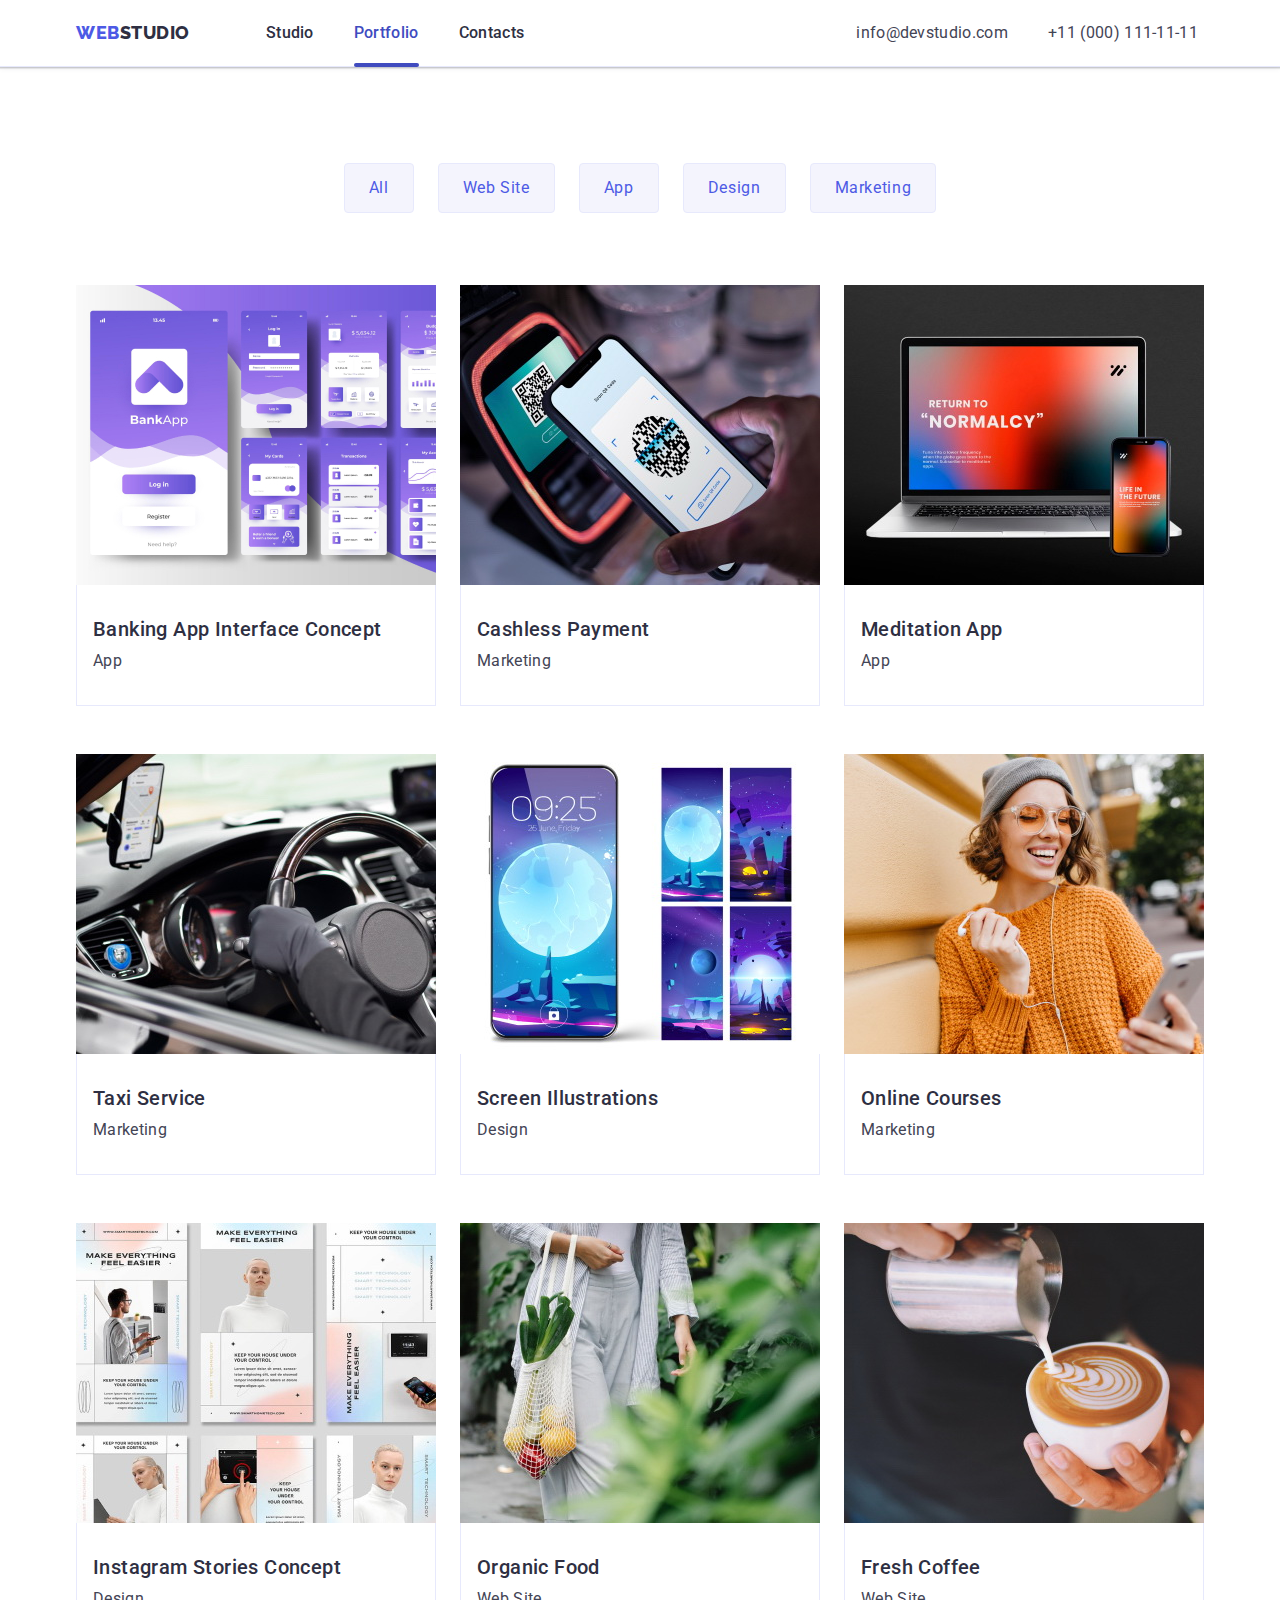
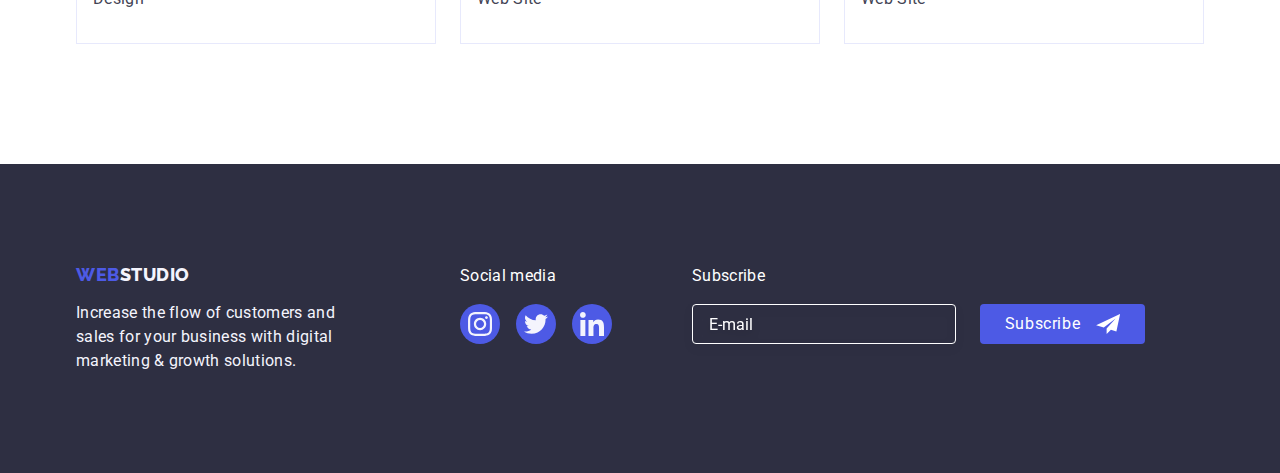
==== portfolio.html @ 84afd55c "]pl]" ====
<!DOCTYPE html>
<html lang="en">
  <head>
    <meta charset="UTF-8" />
    <meta http-equiv="X-UA-Compatible" content="IE=edge" />
    <meta name="viewport" content="width=device-width, initial-scale=1.0" />

    <link rel="preconnect" href="https://fonts.googleapis.com" />
    <link rel="preconnect" href="https://fonts.gstatic.com" crossorigin />
    <link
      href="https://fonts.googleapis.com/css2?family=Raleway:wght@800&family=Roboto:wght@400;500;700;900&display=swap"
      rel="stylesheet"
    />
    <title>webstudio</title>
    <link
      rel="stylesheet"
      href="https://cdn.jsdelivr.net/npm/modern-normalize@1.1.0/modern-normalize.min.css"
    />
    <link rel="stylesheet" href="./css/styles.css" />
  </head>
  <body>
    <!--Heaader section-->
    <header class="header">
      <div class="container menu-nav">
        <nav class="main-nav">
          <a class="logo link" href="./index.html"
            >Web<span class="logo-studio-header">Studio</span></a
          >
          <ul class="list menu-list">
            <li class="menu-item">
              <a class="link-text link" href="./index.html">Studio</a>
            </li>
            <li class="menu-item">
              <a class="link-text link active" href="./portfolio.html">Portfolio</a>
            </li>
            <li class="menu-item">
              <a class="link-text link" href="">Contacts</a>
            </li>
          </ul>
        </nav>
        <address class="contacts">
          <ul class="list contacts-list">
            <li class="menu-item">
              <a class="address-link link" href="mailto:info@devstudio.com"
                >info@devstudio.com</a
              >
            </li>
            <li class="menu-item">
              <a class="address-link link" href="tel:+110001111111"
                >+11 (000) 111-11-11</a
              >
            </li>
          </ul>
        </address>
      </div>
    </header>
    <main>
      <!--MenuActive-->
      <section class="section-filter">
        <div class="container">
          <h1 hidden>Filter</h1>
          <ul class="list list-btn">
            <li class="item-btn">
              <button class="filter-buttons btn-cursor" type="button">
                All
              </button>
            </li>
            <li class="item-btn">
              <button class="filter-buttons btn-cursor" type="button">
                Web Site
              </button>
            </li>
            <li class="item-btn">
              <button class="filter-buttons btn-cursor" type="button">
                App
              </button>
            </li>
            <li class="item-btn">
              <button class="filter-buttons btn-cursor" type="button">
                Design
              </button>
            </li>
            <li class="item-btn">
              <button class="filter-buttons btn-cursor" type="button">
                Marketing
              </button>
            </li>
          </ul>

          <!--Rov1-->
          <ul class="list list-filter">
            <li class="item-filter">
              <a href="" class="link portfolio-link">
                <div class="div-animations">
                <img
                  src="./images/img4.jpg"
                  alt="Banking App Interface Concept"
                  width="360"
                  height="300"/>
                <div class="card-animations">
                  <p>
                    Stylish and User-Friendly App Design Concepts · Task
                    Manager App · Calorie Tracker App · Exotic Fruit Ecommerce
                    App · Cloud Storage App
                  </p>
                </div>
              </div>
                <div class="border">
                  <h2 class="project-title">Banking App Interface Concept</h2>
                  <p class="project-type">App</p>
                </div>
              </a>
            </li>
            <li class="item-filter">
              <a href="" class="link portfolio-link" >
                <div class="div-animations">
                <img
                  src="./images/img5.jpg"
                  alt="Cashless Payment"
                  width="360"
                  height="300"/>
                <div class="card-animations">
                  <p>
                    Stylish and User-Friendly App Design Concepts · Task
                    Manager App · Calorie Tracker App · Exotic Fruit Ecommerce
                    App · Cloud Storage App
                  </p>
                </div>
              </div>
                <div class="border">
                  <h2 class="project-title">Cashless Payment</h2>
                  <p class="project-type">Marketing</p>
                </div>
              </a>
            </li>

            <li class="item-filter">
              <a href="" class="link portfolio-link" >
                <div class="div-animations">
                <img src="./images/img6.jpg"
                alt="Meditation App" 
                width="360"
                 height="300"/>
                <div class="card-animations">
                  <p>
                    Stylish and User-Friendly App Design Concepts · Task
                    Manager App · Calorie Tracker App · Exotic Fruit Ecommerce
                    App · Cloud Storage App
                  </p>
                </div>
              </div>
              <div class="border">
                  <h2 class="project-title">Meditation App</h2>
                  <p class="project-type">App</p>
                </div>
              </a>
            </li>

            <li class="item-filter">
              <a href="" class="link portfolio-link" >
                <div class="div-animations">
                <img src="./images/img7.jpg" alt="Taxi Service" 
                width="360"
                 height="300"/>
                <div class="card-animations">
                  <p>
                    Stylish and User-Friendly App Design Concepts · Task
                    Manager App · Calorie Tracker App · Exotic Fruit Ecommerce
                    App · Cloud Storage App
                  </p>
                </div>
              </div>
                <div class="border">
                  <h2 class="project-title">Taxi Service</h2>
                  <p class="project-type">Marketing</p>
                </div>
              </a>
            </li>

            <li class="item-filter">
              <a href="" class="link portfolio-link" >
                <div class="div-animations">
                <img
                  src="./images/img8.jpg"
                  alt="Screen Illustrations"
                  width="360"
                  height="300"/>
                <div class="card-animations">
                  <p>
                    Stylish and User-Friendly App Design Concepts · Task
                    Manager App · Calorie Tracker App · Exotic Fruit Ecommerce
                    App · Cloud Storage App
                  </p>
                </div>
              </div>
                <div class="border">
                  <h2 class="project-title">Screen Illustrations</h2>
                  <p class="project-type">Design</p>
                </div>
              </a>
            </li>

            <li class="item-filter">
              <a href="" class="link portfolio-link" >
                <div class="div-animations">
                <img src="./images/img9.jpg" alt="Online Courses" 
                width="360" 
                 height="300"/>
                <div class="card-animations">
                  <p>
                    Stylish and User-Friendly App Design Concepts · Task
                    Manager App · Calorie Tracker App · Exotic Fruit Ecommerce
                    App · Cloud Storage App
                  </p>
                </div>
              </div>
                <div class="border">
                  <h2 class="project-title">Online Courses</h2>
                  <p class="project-type">Marketing</p>
                </div>
              </a>
            </li>

            <li class="item-filter">
              <a href="" class="link portfolio-link" >
                <div class="div-animations">
                <img
                  src="./images/img10.jpg"
                  alt="Instagram Stories Concept"
                  width="360"
                  height="300"
                />
                <div class="card-animations">
                  <p>
                    Stylish and User-Friendly App Design Concepts · Task
                    Manager App · Calorie Tracker App · Exotic Fruit Ecommerce
                    App · Cloud Storage App
                  </p>
                </div>
              </div>
                <div class="border">
                  <h2 class="project-title">Instagram Stories Concept</h2>
                  <p class="project-type">Design</p>
                </div>
              </a>
            </li>

            <li class="item-filter">
              <a href="" class="link portfolio-link" >
                <div class="div-animations">
                <img src="./images/img11.jpg" alt="Organic Food" 
                width="360"
                 height="300" />
                <div class="card-animations">
                  <p>
                    Stylish and User-Friendly App Design Concepts · Task
                    Manager App · Calorie Tracker App · Exotic Fruit Ecommerce
                    App · Cloud Storage App
                  </p>
                </div>
              </div>
                <div class="border">
                  <h2 class="project-title">Organic Food</h2>
                  <p class="project-type">Web Site</p>
                </div>
              </a>
            </li>

            <li class="item-filter">
              <a href="" class="link portfolio-link" >
                <div class="div-animations">
                <img src="./images/img12.jpg" alt="Fresh Coffee"
                 width="360"
                   height="300"/>
                <div class="card-animations">
                  <p>
                    Stylish and User-Friendly App Design Concepts · Task
                    Manager App · Calorie Tracker App · Exotic Fruit Ecommerce
                    App · Cloud Storage App
                  </p>
                </div>
              </div>
                <div class="border">
                  <h2 class="project-title">Fresh Coffee</h2>
                  <p class="project-type">Web Site</p>
                </div>
              </a>
            </li>
          </ul>
        </div>
      </section>
    </main>
    <footer class="footer">
      <div class="container footer-flex">
        <div class="flex-container">
          <a class="logo-link link" href="./index.html"
            >Web<span class="logo-studio-footer">Studio</span></a
          >
          <p class="footer-desc">
            Increase the flow of customers and sales for your business with
            digital marketing & growth solutions.
          </p>
        </div>
        <div class="social-container">
          <p class="social-text">Social media</p>
          <ul class="list social-list">
            <li class="social-footer">
              <a href="" class="link link-footer">
                <svg class="footer-icon" width="24" height="24">
                  <use href="./images/icons.svg#icon-instagram"></use>
                </svg>
              </a>
            </li>
            <li class="social-footer">
              <a href="" class="link link-footer">
                <svg class="footer-icon" width="24" height="24">
                  <use href="./images/icons.svg#icon-twitter"></use>
                </svg>
              </a>
            </li>
            <li class="social-footer">
              <a href="" class="link link-footer">
                <svg class="footer-icon" width="24" height="24">
                  <use href="./images/icons.svg#icon-linkedin"></use>
                </svg>
              </a>
            </li>
          </ul>
        </div>
        <div class="footer-subscribe">
          <p class="social-text">Subscribe</p>
          <form class="footer-form">
            
              <input
                class="footer-input"
                type="email"
                name="email"
                placeholder="E-mail"
                aria-label="email"
              />
              <button type="submit">
                Subscribe
                <svg class="icon-send" width="24" height="20">
                  <use href="./images/icons.svg#icon-icon-send"></use>
                </svg>
              </button>
          </form>
        </div>
      </div>
    </footer>
  </body>
</html>
---- css/styles.css ----
:root {
  --primary-font: "Roboto", sans-serif;
  --secondary-font: "Raleway", sans-serif;
  --color-iris: #4d5ae5;
  --navi-blue: #2e2f42;
  --slate: #434455;
  --solid: #ffffff;
  --ocean: #404bbf;
  --green: #31d0aa;
  --light-slate: #8e8f99;
  --cornflower: #e7e9fc;
  --cloud: #f4f4fd;
  --dairy: #fcfcfc;
}
/* ---------- Body ------ */
body {
  font-family: "Roboto", sans-serif;
  color: #434455;
  background-color: #ffffff;
}

h1,
h2,
h3,
h4,
p,
ul {
  margin-top: 0;
  margin-bottom: 0;
  padding: 0;
}

.list {
  list-style: none;
}

.link {
  text-decoration: none;
}
.header {
  border-bottom: 1px solid #e7e9fc;
}

.container {
  padding: 0 15px;
  width: 1158px;
  margin-left: auto;
  margin-right: auto;
}

/*======Heaadersection======*/
.header {
  border-bottom: 1px solid #e7e9fc;
  box-shadow: 0px 2px 1px rgba(46, 47, 66, 0.08),
    0px 1px 1px rgba(46, 47, 66, 0.16), 0px 1px 6px rgba(46, 47, 66, 0.08);
}
.menu-nav {
  display: flex;
  align-items: center;
}
.main-nav {
  display: flex;
  align-items: center;
}
.menu-list {
  display: flex;
  gap: 40px;
}
.logo {
  font-family: "Raleway", sans-serif;
  font-weight: 800;
  font-size: 18px;
  line-height: 1.17;
  letter-spacing: 0.03em;
  text-transform: uppercase;
  color: #4d5ae5;
  margin-right: 76px;
}
.logo-studio-header {
  color: #2e2f42;
}
.logo-studio-footer {
  color: #f4f4fd;
}

.logo {
  display: flex;
  align-items: center;
}

.address {
  color: #434455;
}
.link-text:hover,
.link-text:focus,
.address:hover,
.address:focus {
  color: #404bbf;
}

.link {
  text-decoration: none;
}

.link-text {
  position: relative;
  padding: 21px 0;
  font-weight: 500;
  font-size: 16px;
  line-height: 1.5;
  letter-spacing: 0.02em;
  color: #2e2f42;
  display: block;
  transition: color 250ms cubic-bezier(0.4, 0, 0.2, 1);
}
.link-text:hover,
.link-text:focus {
  color: #404bbf;
}
.link-text::after {
  position: absolute;
  left: 0;
  bottom: 0;
  content: "";
  width: 100%;
  height: 4px;
  background-color: #404bbf;
  border-radius: 2px;
  bottom: -1px; 
  transform: scaleX(0);
  transition: transform 250ms cubic-bezier(0.4, 0, 0.2, 1);
}
.link-text:hover::after,
.link-text:focus::after {
  transform: scaleX(1);
}
/* active */
.link-text.active::after {
  transform: scaleX(1);
}
.active {
  color: #404bbf;
}

.contacts {
  margin-left: auto;
  font-style: normal;
}

.contacts {
  font-size: 16px;
  line-height: 1.5;
  letter-spacing: 0.02em;
  color: inherit;
  margin-left: 332px;
}
.contacts-list {
  display: flex;
  gap: 40px;
  
}
.address-link {
  font-style: normal;
  font-weight: 400;
  font-size: 16px;
  line-height: 1.5;
  letter-spacing: 0.02em;
  color: #434455;
  transition: color 250ms cubic-bezier(0.4, 0, 0.2, 1);
}
.address-link:hover,
.address-link:focus {
  color: #404bbf;
}

/*======Zagolovok1======*/

.section-hero-properties {
  padding: 188px 0;
  text-align: center;
  margin-left: auto;
  margin-right: auto;
  max-width: 1440px;
  height: 600px;
  background-image: linear-gradient(
      rgba(46, 47, 66, 0.7),
      rgba(46, 47, 66, 0.7)
    ),
    url(../images/people-office1.jpg);
  background-size: cover;
  background-repeat: no-repeat;
  background-position: center;
  background-color: #2e2f42;
}

.section-hero-title {
  font-weight: 700;
  font-size: 56px;
  line-height: 1.07;
  text-align: center;
  letter-spacing: 0.02em;
  color: #ffffff;
  width: 496px;
  margin-left: auto;
  margin-right: auto;
  margin-bottom: 48px;

}

/*btn-hero.*/
.btn-hero {
  padding: 16px 32px;
  border: none;
  border-radius: 4px;

  font-family: "Roboto", sans-serif;
   font-size: 16px;
  line-height: 1.5;
  letter-spacing: 0.04em;
  cursor: pointer;
  color: #ffffff;
  background: #4d5ae5;
  transition: background-color 250ms cubic-bezier(0.4, 0, 0.2, 1);
}

.btn-hero:hover,
.btn-hero:focus {
  background-color: #404bbf;
}


  /* backdrop. */
  .backdrop {
    position: fixed;
    top: 0;
    left: 0;
    width: 100%;
    height: 100%;
    background-color: rgba(46, 47, 66, 0.4);
    opacity: 1;
    transition: opacity 250ms cubic-bezier(0.4, 0, 0.2, 1),
      visibility 250ms cubic-bezier(0.4, 0, 0.2, 1);
  }
  .backdrop.is-hidden {
    visibility: hidden;
    pointer-events: none;
    opacity: 0;
  }
  .modal {
    position: absolute;
    top: 50%;
    left: 50%;
    transform: translate(-50%, -50%);
    padding: 24px;
    min-height: 576px;
    min-width: 408px;
    background-color: #fcfcfc;
    box-shadow: 0px 1px 1px rgba(0, 0, 0, 0.14), 0px 1px 3px rgba(0, 0, 0, 0.12),
      0px 2px 1px rgba(0, 0, 0, 0.2);
    border-radius: 4px;
  }
  .modal > button {
    display: flex;
    justify-content: center;
    align-items: center;
    margin-left: auto;
    width: 24px;
    height: 24px;
    margin-bottom: 24px;
  
    cursor: pointer;
    color: #2e2f42;
    background-color: #e7e9fc;
    border: 1px solid rgba(0, 0, 0, 0.1);
    border-radius: 50%;
    transition: background-color 250ms cubic-bezier(0.4, 0, 0.2, 1), border 250ms cubic-bezier(0.4, 0, 0.2, 1);
  }
  .modal > button:hover,
  .modal > button:focus {
    color: #ffffff;
    background-color: #404bbf;
    fill: #ffffff;
  }
  
  
  .modal-close-svg{
    transition: fill 250ms cubic-bezier(0.4, 0, 0.2, 1); 
  }
  
  .title-contacts{
    font-size: 16px;
    line-height: 24px;
    text-align: center;
   letter-spacing: 0.02em;
   color: #2E2F42;
   margin-bottom: 8px;
   }
   .label-js{
       position: relative;
       display: flex;
       flex-wrap: wrap;
       margin-bottom: 4px;
       font-size: 12px;
       line-height: 1.7;
       letter-spacing: 0.04em;
       color: #8E8F99;
      
   }
   .retreat{
       margin-bottom: 4px;
   }
   .label-js:focus-within{
       fill: #404bbf;
     }
   .label-textarea{
       margin-bottom: 16px;
   }
   .span-js{
       width: 100%;
       position: relative;
   }
   .svg-connections{
       position: absolute;
       top: 50%;;
       left: 19px;
       align-items: center;
       justify-content: center;
       transform: translateY(-50%);

   }
   .input-modal{
       padding: 11px;
       padding-left: 38px;
       width: 100%;
       height: 40px;
       outline: none;
       border: 1px solid rgba(46, 47, 66, 0.4);
       border-radius: 4px;
   }
   .input-modal:focus,
   .textarea:focus{
       border: 1px solid #4D5AE5;
   }
   .textarea{
       padding-top: 8px;
       padding-left: 16px;
       width: 100%;
       min-height:120px ;
       resize: none;
       outline: none;
       border: 1px solid rgba(46, 47, 66, 0.4);
       border-radius: 4px;
     }
     .textarea::placeholder{
      font-weight: 400;
      font-size: 12px;
      line-height: 1.7;
      letter-spacing: 0.04em;
      color: rgba(46, 47, 66, 0.4);
     }
   /* Checkbox */
.label-checkbox{
  position: relative;
  display: flex;
  margin-bottom: 24px;
  font-size: 12px;
  line-height: 1.7;
  letter-spacing: 0.04em;
  color: #8E8F99;
  

}
.input-checkbox{
  position: absolute;
  width: 1px;
  height: 1px;
  margin: -1px;
  border: 0;
  padding: 0;
  clip: rect(0 0 0 0);
  overflow: hidden;
}
.span-checkbox{
  width: 16px;
  height: 16px;
  margin-right: 8px;
  border: 1px solid rgba(46, 47, 66, 0.4);
  border-radius: 2px;
  
  
}
.span-checkbox a{
  color: #4D5AE5;
}
.input-checkbox:checked ~ .span-checkbox{
  background-size: contain;
   border: none;
  background-image: url(../images/checkbox.svg);
  background-color:#404BBF ;
  border: 1px solid #404BBF;
 
}
.checkbox:focus ~ .span-checkbox{
   outline: 1px solid rgba(46, 47, 66, 0.4);
   border-radius: 2px;     
}
.input-checkbox:checked {
  background-color: var(--iris);
  border-color: var(--iris);
}

   
.span-policy{
   font-family: 'Roboto';
    font-style: normal;
   font-size: 12px;
   line-height: 16px;
  color: #4D5AE5;
  letter-spacing: 0.04em;
  text-decoration-line: underline;
}
   /* BTN SUBMIT */
   .btn-submit{
       width: 169px;
       height: 56px;
       padding: 16px 32px;
       background: #4D5AE5;
       cursor: pointer;
       border: none;
       box-shadow: 0px 4px 4px rgba(0, 0, 0, 0.15);
       border-radius: 4px;
       color: #FFFFFF;
       transition: background 250ms cubic-bezier(0.4, 0, 0.2, 1) ;
   }
   .btn-submit:hover,
   .btn-submit:focus{
     background: #404BBF;
   }
   
/*======Section2======*/
.feature-list {
  width: calc((100% - 72px) / 4);
}

.title {
  padding: 120px 0 120px;
}
.list-strategy {
  display: flex;
  gap: 24px;
}

.feature-list-title {
  font-size: 20px;
  line-height: 1.2;
  letter-spacing: 0.02em;
  color: #2e2f42;
  margin-bottom: 8px;
}

.feature-list-desc {
  font-size: 16px;
  line-height: 1.5;
  letter-spacing: 0.02em;
}

/*======Section3======*/
.section {
  padding: 120px 0 120px;
}
.section-doing{
  padding-top: 0;
}

.list-doing {
  gap: 24px;
  display: flex;
  
}
.item-doing {
  width: calc((100% - 48px) / 3);
}
.section-title {
   font-size: 36px;
  line-height: 1.11;
  text-align: center;
  letter-spacing: 0.02em;
  text-transform: capitalize;
  color: #2e2f42;
  margin-bottom: 72px;
}

/*======Section4======*/
.team-list {
  gap: 24px;
  display: flex;
  list-style-type: none;
}

.team-section {
  background-color: #f4f4fd;
  padding: 120px 0 120px;
}
.img-team-list {
  background-color: #ffffff;
  box-shadow: 0px 1px 6px rgba(46, 47, 66, 0.08),
    0px 1px 1px rgba(46, 47, 66, 0.16), 0px 2px 1px rgba(46, 47, 66, 0.08);
  border-radius: 0px 0px 4px 4px;
}
.img {
  display: block;
}

.img-team-list {
  width: calc((100% - 72px) / 4);
}

.tim-div {
  padding: 32px 0 32px;
  border-radius: 0px 0px 4px 4px;
}
.team-name {
  font-size: 20px;
  line-height: 1.2;
  text-align: center;
  letter-spacing: 0.02em;
  color: #2e2f42;
  margin-bottom: 8px;
}

.team-profession {
  font-size: 16px;
  line-height: 1.5;
  text-align: center;
  letter-spacing: 0.02em;
  margin-bottom: 8px;
}

/*======Section5======*/
.section-company {
  padding-top: 120px;
  padding-bottom: 120px;
}
.list-company {
  display: flex;
  gap: 24px;
}
.title-section {
  font-size: 36px;
  line-height: 1.1;
  color: #2e2f42;
  margin-bottom: 72px;
  text-align: center;
}
.company-item {
  width: calc((100% - 120px) / 6);
  height: 88px;
}
.link-company {
  display: flex;
  align-items: center;
  justify-content: center;
  color:#8e8f99;
  border: 1px solid #8e8f99;
  border-radius: 4px;
  transition: border-color 250ms cubic-bezier(0.4, 0, 0.2, 1),
  color 250ms cubic-bezier(0.4, 0, 0.2, 1);
  height: 100%;
}
.link-company:hover,
.link-company:focus {
  border-color: #404bbf;
  color: #404bbf;
}
.company-icon {
  fill: currentColor;
}

/*======footer======*/
.footer {
  background-color: #2e2f42;
  padding: 100px 0 100px;
}

.footer-desc {
  font-family: "Roboto", sans-serif;
  font-size: 16px;
  line-height: 1.5;
  letter-spacing: 0.02em;
  color: #f4f4fd;
  width: 264px;
}
.logo-link {
  font-family: "Raleway", sans-serif;
  font-weight: 800;
  font-size: 18px;
  line-height: 1.17;
  letter-spacing: 0.03em;
  color: #4d5ae5;
}

.logo-studio-footer {
  font-family: "Raleway" sans-serif;
  font-size: 18px;
  line-height: 1.17;
  letter-spacing: 0.03em;
  color: #f4f4fd;
}

.logo-link {
  display: inline-block;
  margin-bottom: 16px;
  text-transform: uppercase;
}
.social-container{
  margin-right: 80px;
}
/* footer subcribe */
.footer-subscribe button{
  display: flex;
  justify-content: center;
  align-items: center;
  padding: 8px 24px;
  gap: 16px;
  
  width: 165px;
  font-size: 16px;
  line-height: 1.5;
  letter-spacing: 0.04em;
  cursor: pointer;
  color: #FFFFFF;
  background: #4D5AE5;
  border: none;
border-radius: 4px;
transition: background-color 250ms cubic-bezier(0.4, 0, 0.2, 1);
}
.footer-subscribe button:focus,
.footer-subscribe button:hover{
  background-color: #404bbf;}

  .subcribe-text{
    margin-bottom: 16px;
    font-weight: 500;
    font-size: 16px;
    line-height: 1.5;
    letter-spacing: 0.02em;
    color: #ffffff;
}
  .footer-form{
    position: relative;
    display: flex;
    gap: 24px;
  
  }
.footer-input{
  padding: 8px;
  padding-left: 16px;
  width: 264px;
  height: 40px;
  color:#ffffff;
  background: none;
  border: 1px solid #FFFFFF;
filter: drop-shadow(0px 4px 4px rgba(0, 0, 0, 0.15));
border-radius: 4px;
}
.footer-input:focus{
  border: 1px solid #4D5AE5;
border-radius: 4px;
}
.footer-input::placeholder{
  color: #FFFFFF;
}

.footer-span{
  position: absolute;
  top: 0;
  left: 16px;
 font-size: 12px;
line-height: 2.00;
letter-spacing: 0.04em;
color: #ffffff;
}

  .icon-send{
    fill: #f4f4fd;
}
/*======portfolio======*/
.header {
  border-bottom: 1px solid #e7e9fc;
}
.filter-buttons {
  background-color: #f4f4fd;

  font-family: "Roboto", sans-serif;
  font-size: 16px;
  line-height: 1.5;
  text-align: center;
  letter-spacing: 0.04em;
  color: #4d5ae5;
  cursor: pointer;
  color: #4d5ae5;
  background: #f4f4fd;
  transition:background-color  250ms cubic-bezier(0.4, 0, 0.2, 1),color  250ms cubic-bezier(0.4, 0, 0.2, 1),box-shadow  250ms cubic-bezier(0.4, 0, 0.2, 1);
  
}
.list-btn {
  justify-content: center;
  margin-bottom: 72px;
}

.list-filter {
  display: flex;
  flex-wrap: wrap;
  row-gap: 48px;
  column-gap: 24px;
}
.item-filter {
  width: calc((100% - 2 * 24px) / 3);
}
.border {
  padding-top: 32px;
  padding-bottom: 32px;
  padding-left: 16px;

  border-bottom: 1px solid #e7e9fc;
  border-left: 1px solid #e7e9fc;
  border-right: 1px solid #e7e9fc;
}
.div-animations {
  position: relative;
  overflow: hidden;
}


.card-animations {
  position: absolute;
  top: 0;
  left: 0;
  width: 100%;
  height: 100%;
  padding: 40px 32px 0;
  background-color: #4d5ae5;
  transform: translatey(100%);
  transition: transform 250ms cubic-bezier(0.4, 0, 0.2, 1);
}
.portfolio-link:hover .card-animations {
  transform: translatey(0);
}
.portfolio-link:focus .card-animations{
  transform: translateY(0%);
}
.card-animations > p {
  width: 296px;
  min-height: 96px;
  font-size: 16px;
  line-height: 1.5;
  letter-spacing: 0.02em;
  color: #f4f4fd;
}
.portfolio-link {
  transition: box-shadow 250ms cubic-bezier(0.4, 0, 0.2, 1);
}
.portfolio-link:hover,
.portfolio-link:focus {
  box-shadow: 0px 1px 6px rgba(46, 47, 66, 0.08),
    0px 1px 1px rgba(46, 47, 66, 0.16), 0px 2px 1px rgba(46, 47, 66, 0.08);
}

.filter-buttons:hover,
.filter-buttons:focus {
  background-color: #404bbf;
  color: #ffffff;
  box-shadow: 0px 3px 1px rgba(0, 0, 0, 0.1), 0px 2px 1px rgba(0, 0, 0, 0.08),
    0px 2px 2px rgba(0, 0, 0, 0.12);
}
.portfolio-link:hover,
.portfolio-link:focus {
  box-shadow: 0px 1px 6px rgba(46, 47, 66, 0.08),
    0px 1px 1px rgba(46, 47, 66, 0.16), 0px 2px 1px rgba(46, 47, 66, 0.08);
}

.portfolio-link {
  display: block;
  text-decoration: none;
}

.project-title {
  font-weight: 500;
  font-size: 20px;
  line-height: 1.2;
  letter-spacing: 0.02em;
  color: #2e2f42;
}

.project-type {
  font-size: 16px;
  line-height: 1.5;
  letter-spacing: 0.02em;
  color: #434455;
}
.border {
  padding: 32px 16px;
  border-bottom: 1px solid #e7e9fc;
  border-right: 1px solid #e7e9fc;
  border-left: 1px solid #e7e9fc;
}

.list-filter {
  display: flex;
  flex-wrap: wrap;
  gap: 24px;
  row-gap: 48px;
}

.filter-buttons {
  padding: 12px 24px 12px;
  border: 1px solid #e7e9fc;
  border-radius: 4px;
}
.list-btn {
  display: flex;
  justify-content: center;
  gap: 24px;
  margin-bottom: 72px;
}

.section-filter {
  padding: 96px 0 120px;
}
.project-title {
  margin-bottom: 8px;
}

.item-filter {
  width: calc((100% - 48px) / 3);
  display: block;
}
.item-filter:hover,
.link-icon:focus {
  box-shadow: 0px 1px 6px rgba(46, 47, 66, 0.08),
    0px 1px 1px rgba(46, 47, 66, 0.16), 0px 2px 1px rgba(46, 47, 66, 0.08);
}
img {
  display: block;
}

.menu-item {
  gap: 40px;
}
.buttons {
  padding: 16px 32px;
  border: none;
  border-radius: 4px;

  font-family: "Roboto", sans-serif;
  font-weight: 500;
  font-size: 16px;
  line-height: 1.5;
  letter-spacing: 0.04em;
  cursor: pointer;

  color: #4d5ae5;
  background: #f4f4fd;
  transition: background 250ms cubic-bezier(0.4, 0, 0.2, 1),
    box-shadow 250ms cubic-bezier(0.4, 0, 0.2, 1),
    color 250ms cubic-bezier(0.4, 0, 0.2, 1);
}
.buttons:hover,
.buttons:focus {
  box-shadow: 0px 3px 1px rgba(0, 0, 0, 0.1), 0px 2px 1px rgba(0, 0, 0, 0.08),
    0px 2px 2px rgba(0, 0, 0, 0.12);
  color: #ffffff;
  background: #404bbf;
}

/*======icon======*/
.strategy-div {
  display: flex;
  align-items: center;
  justify-content: center;
  height: 112px;
  margin-bottom: 8px;
  background: #f4f4fd;
  border-radius: 4px;
}
.strategy-icon {
}

.team-icon-list {
  justify-content: center;
  display: flex;
  gap: 24px;
}
.link-icon {
  display: flex;
  align-items: center;
  justify-content: center;
  width: 40px;
  height: 40px;
  background-color: #4d5ae5;
  border-radius: 50%;
  transition: background-color 250ms cubic-bezier(0.4, 0, 0.2, 1);
}
.link-icon:hover,
.link-icon:focus {
  background-color: #404bbf;
}

.team-icon {
  fill: #f4f4fd;
}
.footer-flex {
  display: flex;
  align-items: baseline;
  
}
.flex-container {
  margin-right: 120px;
}

.social-text {
  margin-bottom: 16px;
  font-size: 16px;
  line-height: 1.5;
  letter-spacing: 0.02em;
  color: #ffffff;
}
.social-list {
  display: flex;
  gap: 16px;
}
.social-footer {
}

.link-footer {
  display: flex;
  align-items: center;
  justify-content: center;
  height: 40px;
  width: 40px;
  background-color: #4d5ae5;
  border-radius: 50%;
  transition: background-color 250ms cubic-bezier(0.4, 0, 0.2, 1);
}
.link-footer:hover,
.link-footer:focus {
  background-color: #31d0aa;
}
.footer-icon {
  fill: #f4f4fd;
}
.icon-send {
   fill: currentColor;
}
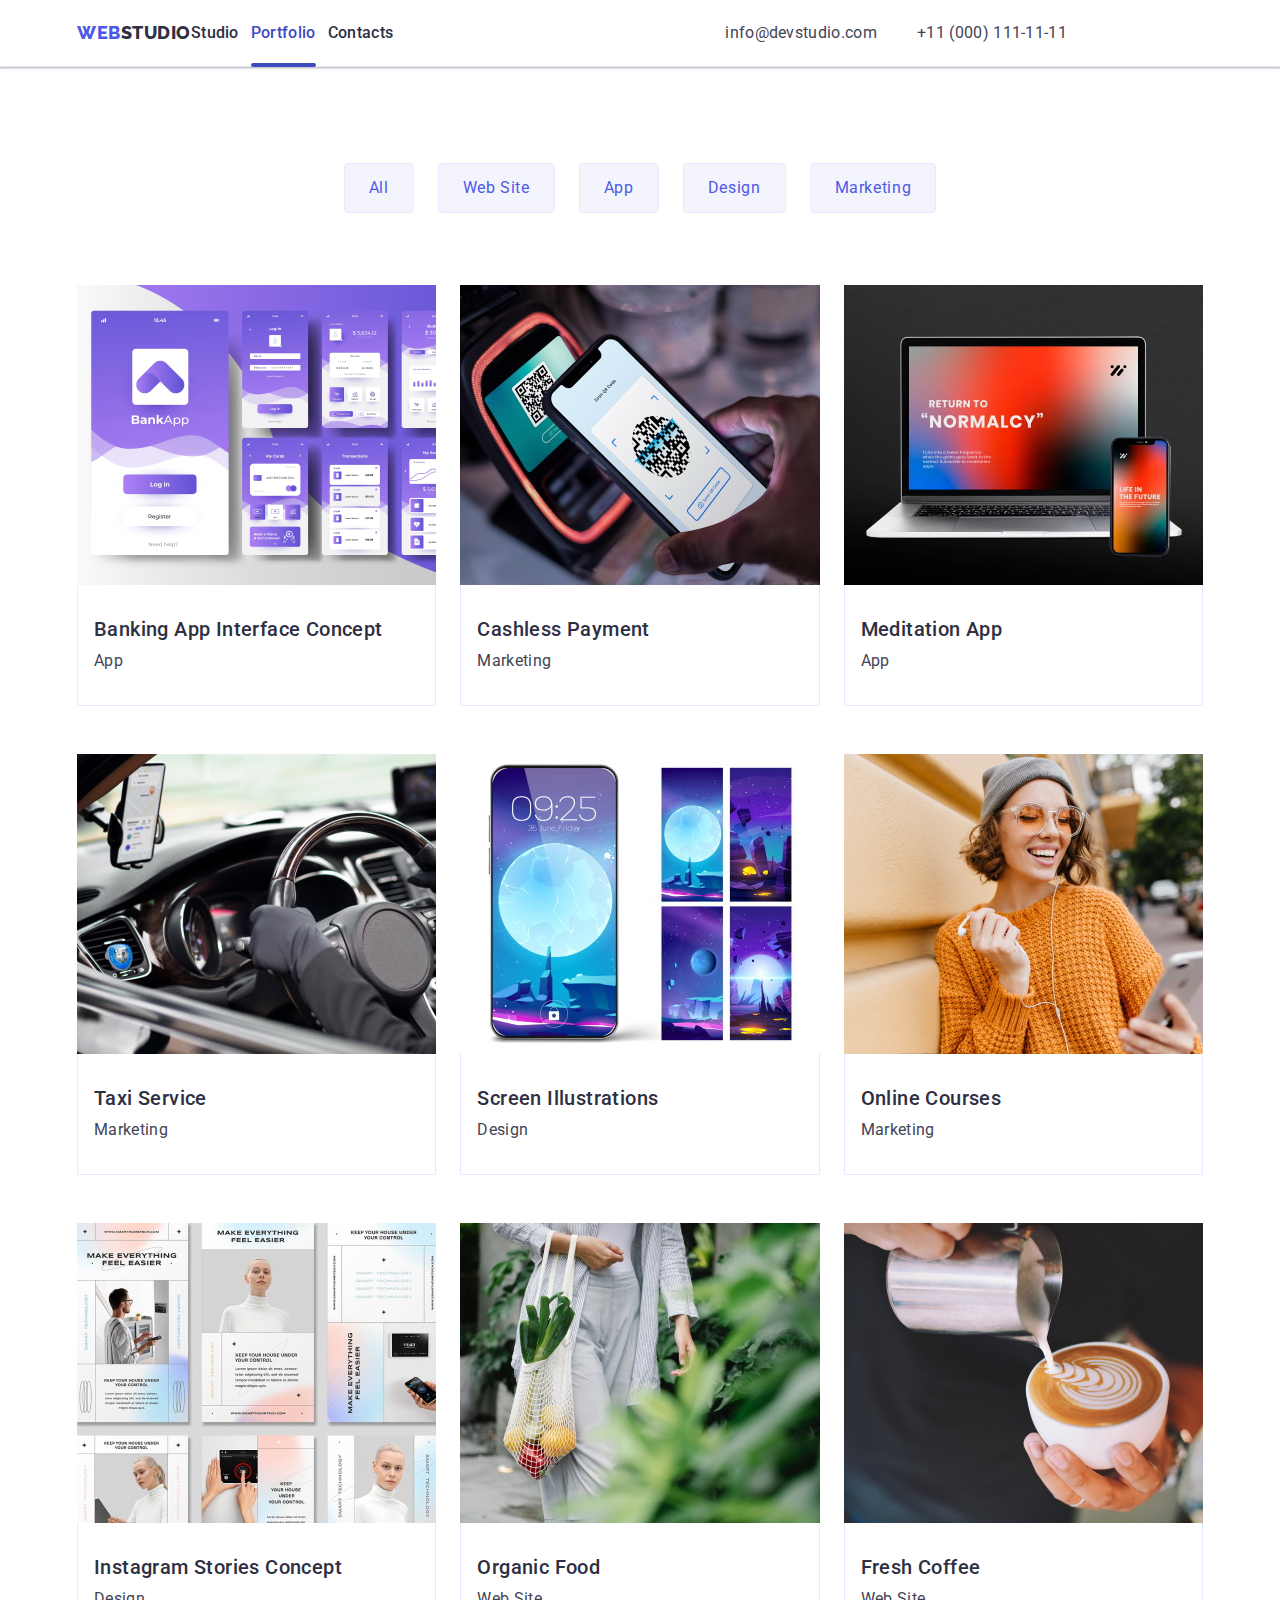
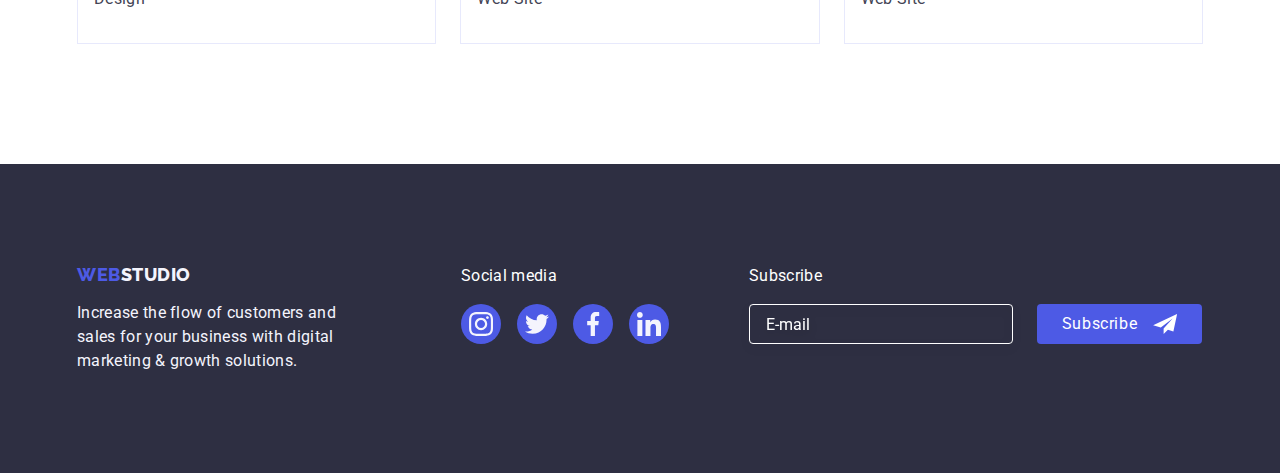
==== commit 9ffcb11c: "дрд" ====
--- a/portfolio.html
+++ b/portfolio.html
@@ -321,6 +321,13 @@
             <li class="social-footer">
               <a href="" class="link link-footer">
                 <svg class="footer-icon" width="24" height="24">
+                  <use href="./images/icons.svg#icon-facebook"></use>
+                </svg>
+              </a>
+            </li>
+            <li class="social-footer">
+              <a href="" class="link link-footer">
+                <svg class="footer-icon" width="24" height="24">
                   <use href="./images/icons.svg#icon-linkedin"></use>
                 </svg>
               </a>
--- a/css/styles.css
+++ b/css/styles.css
@@ -29,12 +29,17 @@
   margin-bottom: 0;
   padding: 0;
 }
-
+img {
+  display: block;
+  
+}
 .list {
   list-style: none;
+  
 }
 
 .link {
+  display: block;
   text-decoration: none;
 }
 .header {
@@ -42,17 +47,46 @@
 }
 
 .container {
-  padding: 0 15px;
-  width: 1158px;
-  margin-left: auto;
-  margin-right: auto;
+  width: 100%;
+  margin: 0 auto;
+  padding: 0 16px;
 }
 
 /*======Heaadersection======*/
 .header {
+  background:var(--white);
   border-bottom: 1px solid #e7e9fc;
   box-shadow: 0px 2px 1px rgba(46, 47, 66, 0.08),
     0px 1px 1px rgba(46, 47, 66, 0.16), 0px 1px 6px rgba(46, 47, 66, 0.08);
+}
+/*======media======*/
+
+@media only screen and ( max-width:427px)  {
+  .container{
+      max-width: 427px;
+  }
+  .modal{
+  width: 320px;
+  
+  }
+  .hero-header{
+      margin-bottom: 72px;
+  }
+}
+@media only screen and ( max-width:1157px)  {
+ .hero-header{
+  max-width: 496px;
+}
+}
+
+@media only screen and ( min-width:428px)  {
+  .modal{
+      min-width: 408px;
+  }
+}
+.menu-burger{
+  
+border: 3px solid #2E2F42;
 }
 .menu-nav {
   display: flex;
@@ -74,7 +108,7 @@
   letter-spacing: 0.03em;
   text-transform: uppercase;
   color: #4d5ae5;
-  margin-right: 76px;
+  
 }
 .logo-studio-header {
   color: #2e2f42;
@@ -436,7 +470,42 @@
    .btn-submit:focus{
      background: #404BBF;
    }
-   
+   .do-this{
+    display: flex;
+    gap: 24px; 
+}
+    .cool-teams{
+        display: flex;
+    }
+  
+   @media only screen and (max-width: 767px){
+    .cool-teams{
+     flex-direction: column;
+     align-items: center;
+     gap: 72px;
+    }
+  }
+  @media only screen and (max-width: 1157px){
+      .cool-teams{
+          flex-wrap: wrap;
+      }
+      .icons-list{
+          flex-wrap: wrap;
+      }
+  }
+    @media only screen and (max-width: 767px){
+      .need-info{
+          /* gap: 24px; */
+          display: flex;
+          flex-direction: column;
+         justify-content: center;
+         align-items: center;
+         text-align: center;
+         row-gap: 72px;
+      
+        }
+    }
+  
 /*======Section2======*/
 .feature-list {
   width: calc((100% - 72px) / 4);
@@ -952,3 +1021,450 @@
 .icon-send {
    fill: currentColor;
 }
+
+
+
+
+
+/* MObile CSS */
+.mobile-btn{
+  background-color: transparent;
+  border: none;
+  letter-spacing: 0;
+  margin-left: auto;
+  margin-top: 24px;
+  margin-bottom: 24px;
+}
+.menu-burger{
+  stroke: var(--navy-blue);
+}
+
+.mobile-menu {
+  flex-direction: column;
+  position: fixed;
+  z-index: 1000;
+  top: 0;
+  left: 0;
+  width: 100%;
+  height: 100%;
+  visibility: hidden;
+  pointer-events: none;
+  opacity: 0;
+}
+.mobile-menushka {
+  display: flex;
+  flex-direction: column;
+  padding: 32px;
+  max-width:100%;
+  height: 100%;
+  background-color: var(--white);
+ 
+
+}
+
+.mobile-menu.is-open {
+  opacity: 1;
+  visibility: visible;
+  pointer-events: auto;
+}
+.mobile-close-btn {
+  display: flex;
+  justify-content: center;
+  align-items: center;
+  width: 24px;
+  height: 24px;
+  margin-left: auto;
+  margin-bottom: 32px;
+  background: #E7E9FC;
+
+  border: none;
+  border-radius: 50%;
+  cursor: pointer;
+  border: 1px solid #2E2F42;
+}
+.mobile-close-btn:hover,
+.mobile-close-btn:focus {
+  color:var(--white);
+  background-color:var(--ocean);
+  fill: var(--white);
+}
+.mobile-nav {
+  margin-bottom:auto;
+}
+.mobile-item + .mobile-item {
+  margin-top: 40px;
+}
+.backlight{
+  color: #404BBF;
+}
+
+.link-mobile {
+  font-weight: 700;
+  font-size: 36px;
+  line-height: 1.1;
+  letter-spacing: 0.02em;
+  text-transform: capitalize;
+  color: var(--grey);
+}
+.mobile-number:focus,
+.mobile-number:hover {
+  color: var(--ocean);
+}
+.mobile-email:hover,
+.mobile-email:focus {
+  color: var(--ocean);
+}
+
+.mobile-number {
+  font-family: "Roboto";
+  font-style: normal;
+  font-weight: 700;
+  font-size: 36px;
+  line-height: 40px;
+  letter-spacing: 0.02em;
+  text-transform: capitalize;
+  color:var(--iris);
+  /* margin-right: 35px; */
+  margin-bottom: auto;
+} 
+ .mobile-email{
+font-family: "Roboto";
+font-style: normal;
+font-weight: 500;
+font-size: 20px;
+line-height: 24px;
+letter-spacing: 0.02em;
+color:var(--slate);
+} 
+/* .mobile-socials{
+  margin-bottom: auto;
+}
+ */
+ .contact-mobile {
+    margin-bottom: 48px;  
+   /* margin-right: 60px; */
+ 
+} 
+/* .mobile-list{
+margin-left: 100%;
+} */
+@media only screen and (max-width: 427px){
+ .social-list-above {
+  justify-content: space-between;
+  gap: 0;
+ }
+ /* .mobile-nav{
+  margin-bottom: 30px;
+ } */
+ .mobile-email{
+  font-size: 20px;
+ }
+ .mobile-number{
+  font-size: 26px;
+ }
+ .contact-mobile{
+  margin-bottom: 30px;
+ }
+}
+@media only screen and ( max-width: 767px) {
+  .menu{
+   display: none;
+  }
+  .address{
+      display: none;
+  }
+  .hero{
+      padding: 112px 0;
+  }
+  .hero-header{
+      max-width: 496px;
+      font-size: 36px;
+      margin-bottom: 72px;
+      margin-left: 16px;
+      margin-right: 16px;
+      text-transform: capitalize;
+  }
+
+  /* .backdrop{
+      top: 10%;
+      max-width: 392px;
+      background-color: rgba(46, 47, 66, 0.4);
+      transition: opacity 250ms cubic-bezier(0.4, 0, 0.2, 1), visibility 250ms cubic-bezier(0.4, 0, 0.2, 1);
+  } */
+  .strategy-icon{
+      display: none;
+  }
+  .title{
+      text-align: center;
+  }
+  .title-text{
+      letter-spacing: 0.02em;
+      text-align: left; 
+}
+  .section-do{
+      display: none;
+  }
+  .div-team{
+      /* padding: 0px 0px 32px; */
+      padding: 32px 0;
+  }
+  .goit-team{
+      text-align: center;
+box-shadow: 0px 1px 6px rgba(46, 47, 66, 0.08),
+  0px 1px 1px rgba(46, 47, 66, 0.16), 0px 2px 1px rgba(46, 47, 66, 0.08);
+border-radius: 0px 0px 4px 4px;
+background-color: #ffffff;
+  }
+  .icons{
+      width: calc((100% - 16px) / 2);
+  }
+  .icons-list{
+      flex-wrap: wrap;
+  }
+  .div-footer{
+  margin-bottom: 72px;
+  text-align: center;
+  }
+  .footer-text{
+   margin-left: auto;
+  margin-right: auto;
+  width: 264px;
+  }
+  .social-footer{
+   text-align: center;
+  margin-bottom: 72px;
+  }
+  .footer-modal{
+      text-align: center;
+  }
+  .form-footer{
+  flex-direction: column;
+  align-items: center;
+  }
+  .footer-input{
+      width: 100%;
+  }
+}
+  
+/* Tablet Styless and >>> */
+@media only screen and ( min-width: 768px) {
+  .container{
+ max-width: 768px;
+  }
+  .strategy-icon{
+      display: none;
+  }
+  .section-do{
+      display: none;
+  }
+  .mobile-btn{
+      display: none;
+  }
+  /* Header */
+  .div-container{
+      display: flex;
+      align-items: center;
+  }
+ 
+  .logo{
+      margin-left: 0%;
+  }
+  .modal{
+      min-width: 408px;
+  }
+
+  .menu{
+   margin-left: 120px;
+  }
+  .menu-list{
+      gap: 12px;
+    }
+  .hero-header{
+      font-size: 56px;
+      line-height: 60px;
+      margin-bottom: 36px;
+  }
+  .need-info{
+  display: flex;
+  flex-wrap: wrap;
+  column-gap: 24px;
+  row-gap: 72px;
+  }
+  .item-info{
+      width: calc((100% - 24px) / 2);
+  }
+  .div-team{
+      /* padding: 0px 0px 32px; */
+      padding: 32px 0;
+  }
+  .cool-teams{
+      justify-content: center;
+      column-gap: 24px;
+      row-gap: 64px;
+  }
+  .icons-list{
+      justify-content: center;
+      column-gap: 24px;
+  }
+  .icons{
+      width: calc((100% - 232px) / 3);
+  }
+  .flex{
+  display: flex;
+  flex-wrap: wrap;
+  column-gap: 24px;
+  row-gap: 72px;
+
+  }
+  .footer-text{
+      width: 264px;
+  }
+  .footer-input{
+      width: 264px;
+  }
+}
+@media only screen and ( min-width: 768px) and (max-width: 1157px) {
+  .hero{
+      padding: 112px 0;
+  }
+  
+  .email{
+      font-size: 12px;
+  }
+  .contact{
+      flex-direction: column;
+      gap: 12px;
+  }
+  .flex{
+      margin: 0 92px;
+  }
+}
+
+/* Dekstop Styless and >>> */
+@media only screen and ( min-width: 1158px) {
+  .container{
+      max-width: 1158px;
+  }
+  .section{
+      padding: 120px 0;
+  }
+  .section-team{
+      padding: 120px 0;
+  }
+  .icons-section{
+      padding: 120px 0;
+  }
+  .strategy-icon{
+      display: block;
+  }
+  .section-do{
+      display: block;
+  }
+  .contact{
+      display: flex;
+      gap: 40px;
+  }
+  .hero-header{
+     margin-bottom: 48px;
+     max-width: 496px;
+  }
+  .modal{
+      min-width: 408px;
+  }
+  .need-info{
+    display: flex;
+    gap: 24px;
+  }
+  .item-info{
+      width: calc((100% - 72px) / 4);
+  }
+  .strategy-icon{
+      display: flex;
+      align-items: center;
+      justify-content: center;
+  }
+  .title{
+      font-weight: 500;
+       font-size: 20px;
+       line-height: 1.22;
+  }
+  .title-text{
+      font-weight: 400;
+  }
+  .flex{
+      justify-content: space-between;
+  }
+}
+
+/* Images css */
+@media only screen and (max-width: 480px) {
+  .hero {
+    background-image: linear-gradient(
+        to right,
+        rgba(46, 47, 66, 0.7),
+        rgba(46, 47, 66, 0.7)
+      ),
+      url(../images/bg-images/bg-mob@1x.jpg);
+  }
+  /* retina mobile screen */
+  @media (min-device-pixel-ratio: 2),
+    (min-resolution: 192dpi),
+    (min-resolution: 2dppx) {
+    .hero {
+      background-image: linear-gradient(
+          to right,
+          rgba(46, 47, 66, 0.7),
+          rgba(46, 47, 66, 0.7)
+        ),
+        url(../images/bg-images/bg-mob@2x.jpg);
+    }
+  }
+}
+
+@media screen and (min-width: 481px) {
+  .hero {
+    background-image: linear-gradient(
+        to right,
+        rgba(46, 47, 66, 0.7),
+        rgba(46, 47, 66, 0.7)
+      ),
+      url(../images/bg-images/bg-tab@1x.jpg);
+  }
+  /* retina tablet screen */
+  @media (min-device-pixel-ratio: 2),
+    (min-resolution: 192dpi),
+    (min-resolution: 2dppx) {
+    .hero {
+      background-image: linear-gradient(
+          to right,
+          rgba(46, 47, 66, 0.7),
+          rgba(46, 47, 66, 0.7)
+        ),
+        url(../images/bg-images/bg-tab@2x.jpg);
+    }
+  }
+}
+
+@media screen and (min-width: 769px) {
+  .hero {
+    background-image: linear-gradient(
+        to right,
+        rgba(46, 47, 66, 0.7),
+        rgba(46, 47, 66, 0.7)
+      ),
+      url(../images/bg-images/bg-deks@1x.jpg);
+  }
+  /* retina desktop screen */
+  @media (min-device-pixel-ratio: 2),
+    (min-resolution: 192dpi),
+    (min-resolution: 2dppx) {
+    .hero {
+      background-image: linear-gradient(
+          to right,
+          rgba(46, 47, 66, 0.7),
+          rgba(46, 47, 66, 0.7)
+        ),
+        url(../images/bg-images/bg-deks@2x.jpg);
+    }
+  }
+}